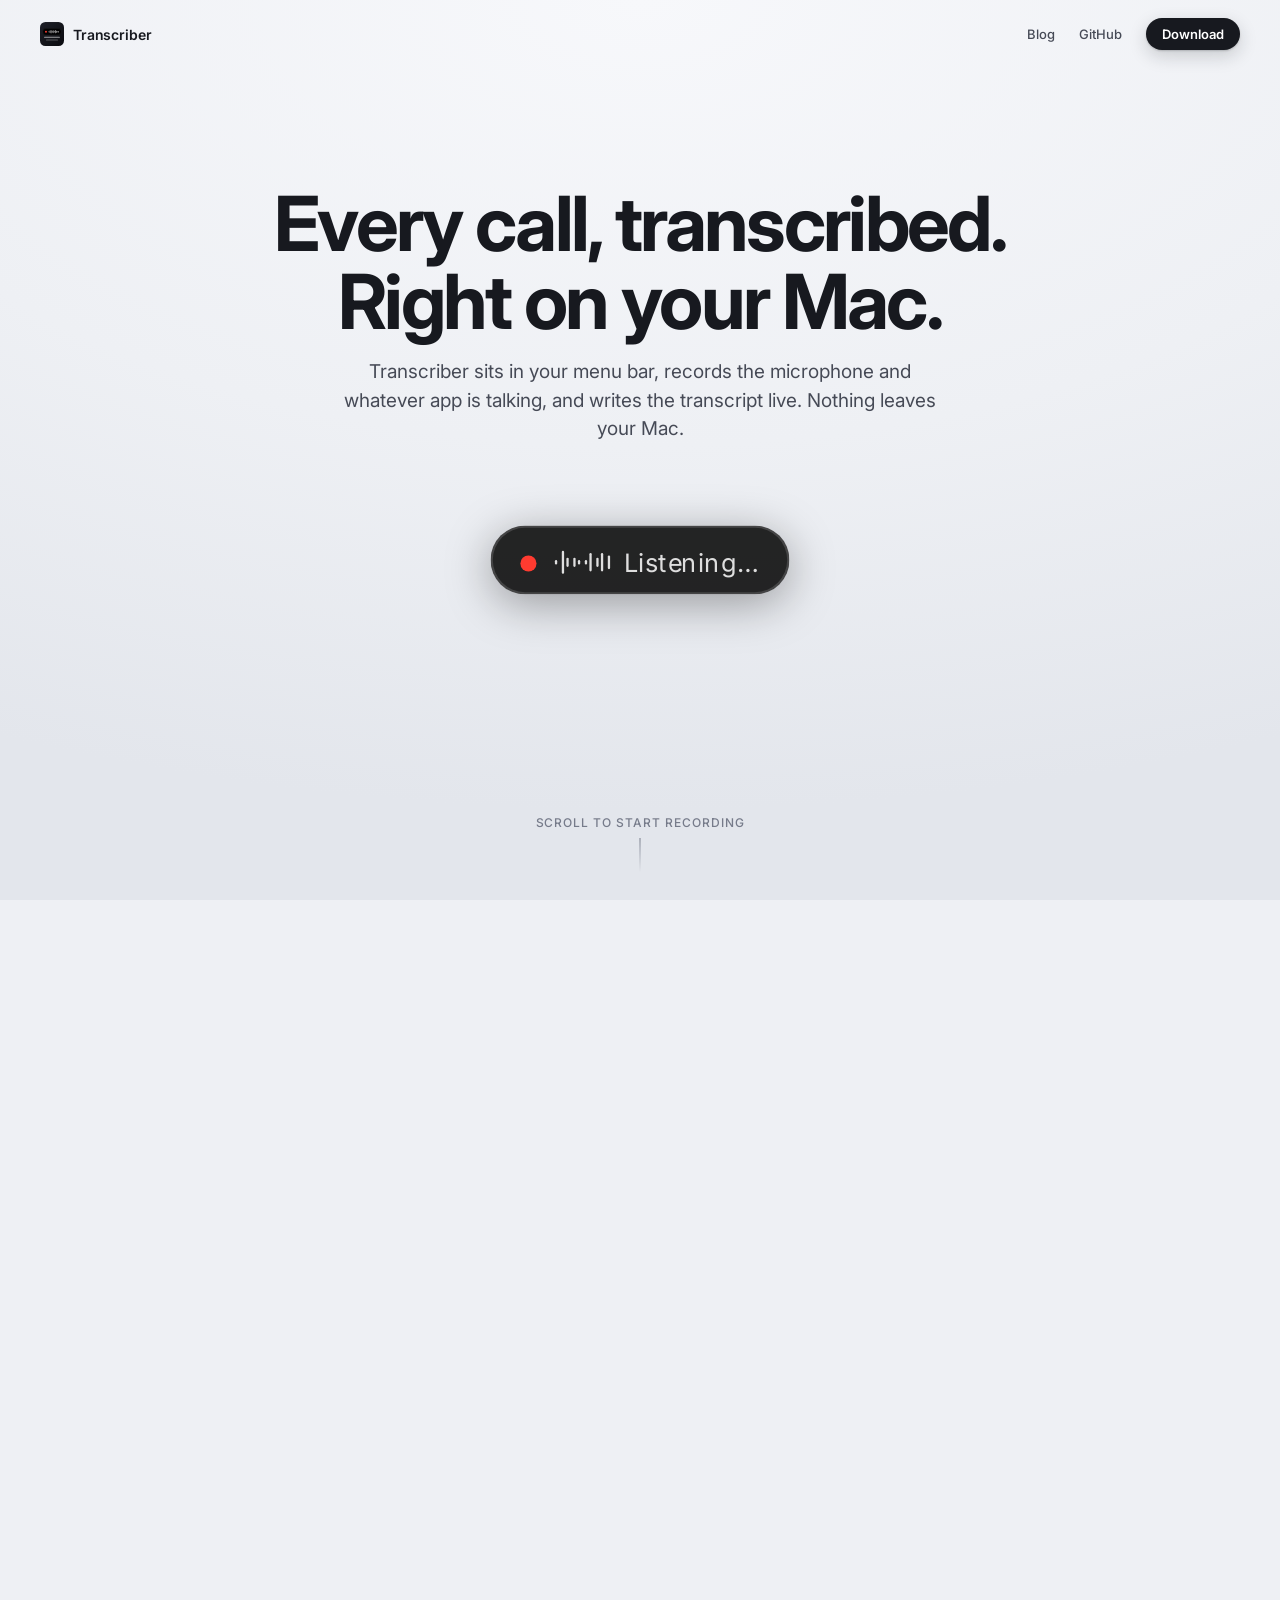
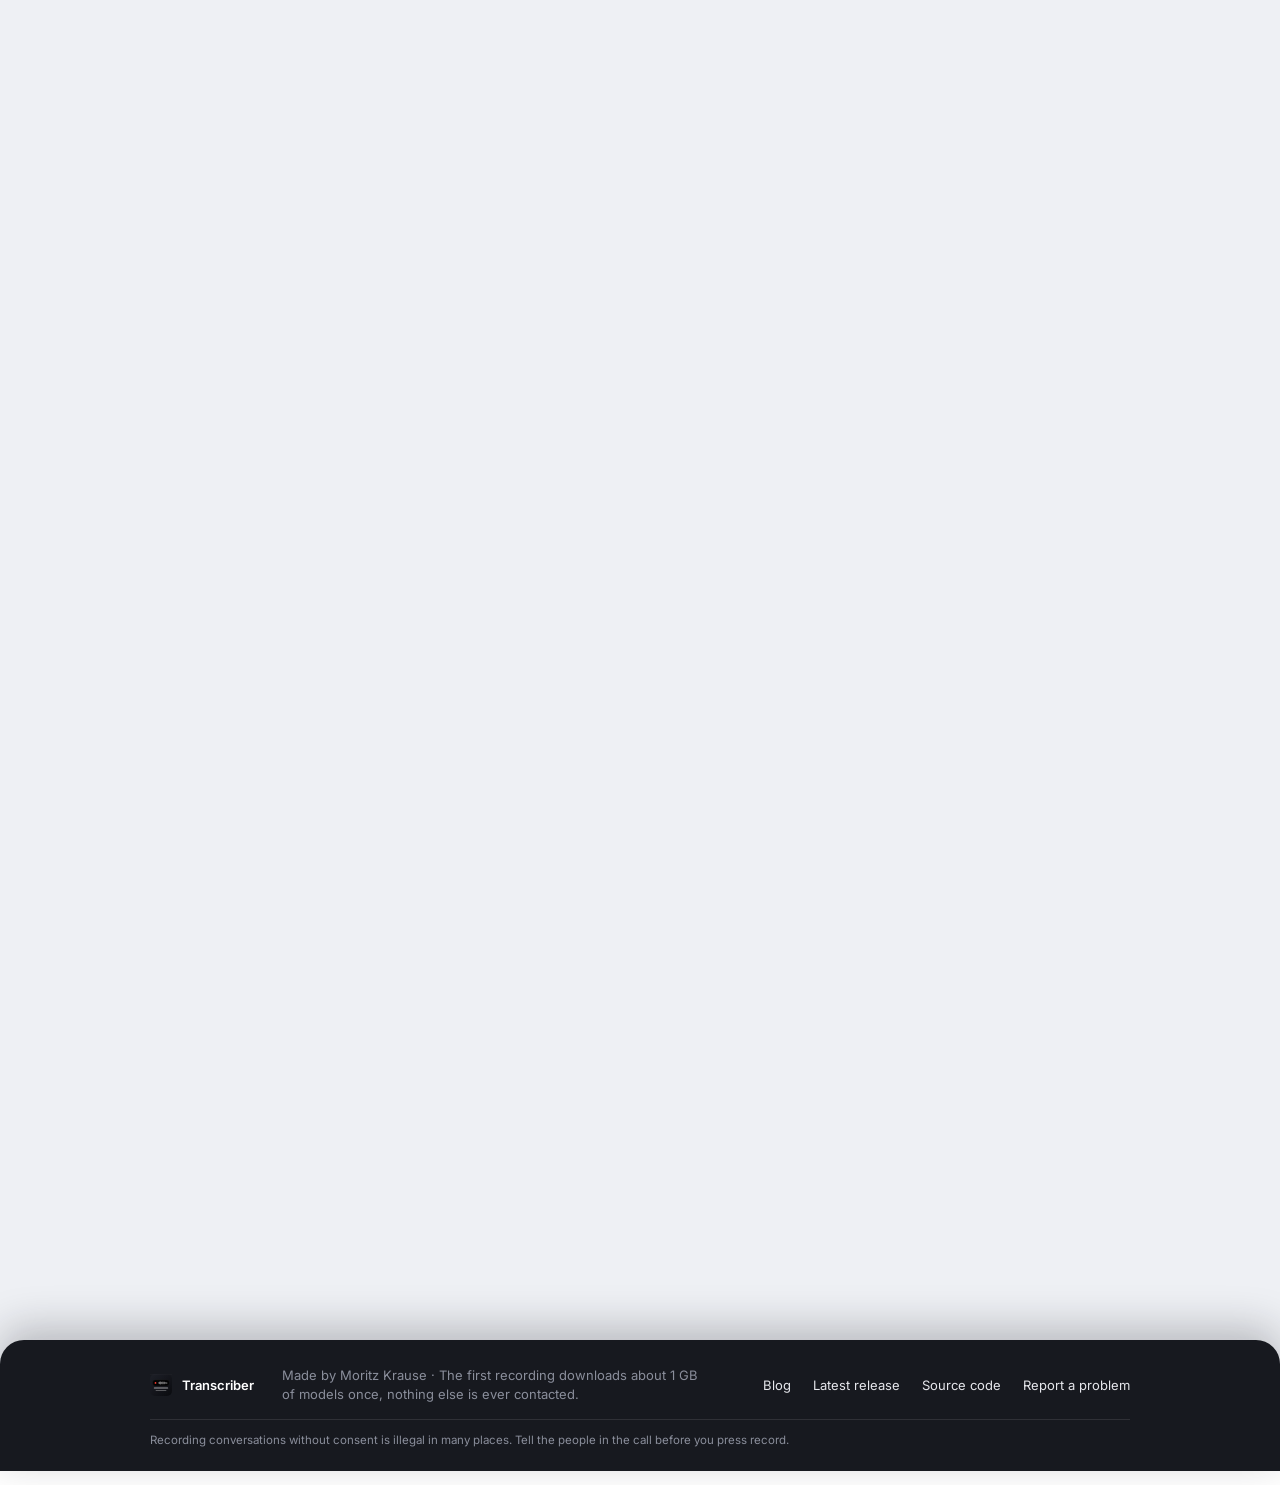
==== website/index.html @ e34f2816 "Add website: scroll-driven landing page, static blog with Slack approval flow - website/index.html: " ====
<!doctype html>
<html lang="en">
<head>
<meta charset="utf-8">
<meta name="viewport" content="width=device-width, initial-scale=1">
<title>Transcriber</title>
<meta name="description" content="Transcriber records your calls from any app and writes a live transcript, entirely on your Mac.">
<link rel="preconnect" href="https://fonts.googleapis.com">
<link rel="stylesheet" href="https://fonts.googleapis.com/css2?family=Inter:wght@400;500;600;700&display=swap">
<style>
  :root {
    --bg: #eef0f4; --bg2: #e3e6ec;
    --ink: #17191f; --ink2: #464a56; --muted: #767b8a; --faint: #a9aeba;
    --ui: -apple-system, BlinkMacSystemFont, 'Inter', 'Segoe UI', Helvetica, Arial, sans-serif;
  }
  * { box-sizing: border-box; }
  html { overflow-x: clip; scroll-behavior: auto;
         background: linear-gradient(to bottom, var(--bg) 0%, var(--bg) 50%, var(--ink) 50%, var(--ink) 100%) fixed; }
  body { margin: 0; background: var(--bg); color: var(--ink); font-family: var(--ui);
         -webkit-font-smoothing: antialiased; overflow-x: clip; }
  a { color: inherit; text-decoration: none; }
  a:focus-visible, button:focus-visible { outline: 2px solid var(--ink); outline-offset: 3px; border-radius: 4px; }

  /* ---------- nav ---------- */
  nav { position: fixed; top: 0; left: 0; right: 0; z-index: 40; display: flex; align-items: center; gap: 24px;
        padding: 18px 40px; pointer-events: none; }
  nav > * { pointer-events: auto; }
  nav .spacer { flex-grow: 1; pointer-events: none; }
  .wordmark { display: flex; align-items: center; gap: 9px; font-size: 14px; font-weight: 600; letter-spacing: -0.01em; }
  .wordmark svg { width: 24px; height: 24px; }
  nav a.navlink { font-size: 13px; font-weight: 500; color: var(--ink2); }
  nav a.navlink:hover { color: var(--ink); }
  .btn { display: inline-flex; align-items: center; justify-content: center; border-radius: 999px; border: 0; cursor: pointer;
         background: var(--ink); color: #fff; font-family: var(--ui); font-weight: 600; white-space: nowrap;
         box-shadow: 0 1px 2px rgba(0,0,0,0.18), 0 6px 18px rgba(23,25,31,0.18); transition: transform .15s ease, box-shadow .15s ease; }
  .btn:hover { transform: translateY(-1px); box-shadow: 0 2px 4px rgba(0,0,0,0.18), 0 10px 26px rgba(23,25,31,0.22); }
  .btn:active { transform: translateY(0); }
  .btn.sm { padding: 8px 16px; font-size: 13px; }
  .btn.lg { padding: 15px 34px; font-size: 16px; gap: 10px; }
  @media (max-width: 640px) { nav { padding: 14px 18px; gap: 16px; } nav a.navlink { display: none; } }

  /* ---------- scene ---------- */
  .scene { position: relative; }
  .pin { position: sticky; top: 0; height: 100vh; height: 100svh; overflow: hidden;
         background: radial-gradient(120% 90% at 50% 0%, #f7f8fb 0%, var(--bg) 55%, var(--bg2) 100%); }
  #stage { position: absolute; inset: 0; }

  /* ---------- hero ---------- */
  #hero { position: absolute; left: 50%; bottom: calc(50% + 6px); transform: translateX(-50%); width: min(920px, 92vw);
          text-align: center; will-change: transform, opacity; }
  #hero h1 { margin: 0 0 18px; font-size: clamp(34px, 6vw, 76px); line-height: 1.02; letter-spacing: -0.035em; font-weight: 700; }
  #hero p { margin: 0 auto; max-width: 620px; font-size: clamp(15px, 1.5vw, 19px); line-height: 1.5; color: var(--ink2); }
  #hint { position: absolute; left: 50%; bottom: 28px; transform: translateX(-50%); display: flex; flex-direction: column; align-items: center; gap: 8px;
          font-size: 12px; font-weight: 500; letter-spacing: 0.08em; text-transform: uppercase; color: var(--muted); }
  #hint span.line { width: 1px; height: 34px; background: linear-gradient(var(--muted), transparent); }

  /* ---------- the floating bar, in the app's own pixels (scaled as a whole) ---------- */
  #barWrap { position: absolute; left: 50%; top: 50%; width: 0; height: 0; will-change: transform; }
  #bar { position: absolute; background: rgba(0,0,0,0.85); border: 1px solid rgba(255,255,255,0.15); border-radius: 999px;
         box-shadow: 0 4px 20px rgba(0,0,0,0.35); font-size: 11px; color: #fff; font-family: var(--ui); will-change: width, height; z-index: 2; overflow: hidden; }
  #bar .abs { position: absolute; }
  #dot { background: #ff3b30; border-radius: 50%; }
  #dot.icon { background: #ff3b30; }
  #wave { }
  #wave i { position: absolute; background: rgba(255,255,255,0.85); border-radius: 1px; }
  #text { left: 57px; top: 8px; width: 340px; overflow: hidden; }
  #flow { position: absolute; left: 0; top: 0; width: 340px; display: flex; flex-wrap: wrap; column-gap: 3.5px; row-gap: 0; }
  #flow span { display: none; line-height: 14px; height: 14px; white-space: nowrap; }
  #flow span.on { display: block; }
  #flow span.sp { font-weight: 600; }
  #flow span.me { color: #5ac8f5; }
  #flow span.them { color: #ff9f0a; }
  .msg { left: 57px; top: 8px; height: 14px; line-height: 14px; white-space: nowrap; color: rgba(255,255,255,0.85); opacity: 0; }
  .grp { left: 65px; top: 0; height: 58px; display: flex; align-items: center; gap: 8px; opacity: 0; }
  #confirm { width: 393px; }   /* 470 − 65 − 12: laid out once, never squeezed while the bar morphs */
  #title { width: 563px; }     /* 640 − 65 − 12 */
  .grp .lead { margin-left: 4px; display: flex; flex-direction: column; gap: 2px; white-space: nowrap; }
  .grp .lead b { font-size: 12px; font-weight: 600; line-height: 14px; }
  .grp .lead small { font-size: 10.5px; line-height: 12px; color: rgba(255,255,255,0.7); }
  .grp .sp { flex-grow: 1; min-width: 12px; }
  .pb { display: inline-flex; align-items: center; height: 26px; padding: 0 12px; border-radius: 13px; font-size: 11px; font-weight: 600;
        white-space: nowrap; background: rgba(255,255,255,0.14); color: #fff; }
  .pb.prom { background: #fff; color: #000; }
  .btns { display: flex; gap: 6px; flex-shrink: 0; }
  #field { flex: 1 1 auto; min-width: 60px; margin-left: 4px; height: 26px; border-radius: 13px; padding: 0 12px; display: flex; align-items: center;
           background: rgba(255,255,255,0.12); border: 1px solid rgba(255,255,255,0.15); font-size: 12px; position: relative; overflow: hidden; }
  #field .ph { position: absolute; left: 12px; color: rgba(255,255,255,0.45); white-space: nowrap; }
  #field .val { white-space: nowrap; }
  #field .caret { width: 1px; height: 14px; background: #fff; margin-left: 1px; }

  /* the app icon, in the same coordinate space; the bar itself plays the icon's pill */
  #icon { position: absolute; z-index: 1; opacity: 0; will-change: transform, opacity; }
  #icon .shadow { position: absolute; inset: 0; border-radius: 22.37%; box-shadow: 0 14px 40px rgba(0,0,0,0.35); }
  #icon svg { position: relative; display: block; width: 100%; height: 100%; }

  /* ---------- captions ---------- */
  .cap { position: absolute; left: 50%; top: calc(50% + 116px); transform: translateX(-50%); width: min(600px, 88vw); text-align: center;
         font-size: clamp(15px, 1.5vw, 19px); line-height: 1.5; color: var(--muted); opacity: 0; will-change: transform, opacity; }
  .cap b { color: var(--ink); font-weight: 600; }
  .cap kbd { font-family: var(--ui); font-size: 0.85em; padding: 1px 6px; border-radius: 5px; background: #fff; color: var(--ink2);
             box-shadow: 0 1px 0 rgba(0,0,0,0.15), 0 0 0 1px rgba(0,0,0,0.06); }

  /* ---------- finale ---------- */
  #final { position: absolute; left: 50%; top: calc(50% + 92px); transform: translateX(-50%); display: flex; flex-direction: column; align-items: center;
           gap: 16px; opacity: 0; text-align: center; will-change: transform, opacity; }
  #final .name { font-size: 15px; font-weight: 600; letter-spacing: -0.01em; }
  #final .meta { font-size: 12.5px; line-height: 1.6; color: var(--muted); max-width: min(520px, 88vw); }
  #final .meta a { color: var(--ink2); border-bottom: 1px solid var(--faint); }

  /* ---------- footer ---------- */
  footer { position: absolute; left: 0; right: 0; bottom: 0; z-index: 3; background: var(--ink); color: #b7bac4; padding: 26px 40px 22px;
           border-radius: 24px 24px 0 0; box-shadow: 0 -12px 40px rgba(23,25,31,0.25); }
  footer .in { max-width: 980px; margin: 0 auto; display: flex; align-items: center; gap: 28px; font-size: 13px; line-height: 1.5; }
  footer .brand { display: flex; align-items: center; gap: 10px; color: #fff; font-weight: 600; white-space: nowrap; }
  footer .brand svg { width: 22px; height: 22px; }
  footer .tag { color: #8a8e9b; }
  footer .spacer { flex-grow: 1; }
  footer .links { display: flex; gap: 22px; white-space: nowrap; }
  footer a { color: #e6e7ec; }
  footer a:hover { color: #fff; }
  footer .legal { max-width: 980px; margin: 14px auto 0; padding-top: 12px; border-top: 1px solid rgba(255,255,255,0.1); font-size: 11.5px; line-height: 1.5; color: #8a8e9b; }
  @media (max-width: 720px) { footer { padding: 22px 22px 18px; } footer .in { flex-wrap: wrap; gap: 12px 18px; } footer .tag { display: none; } footer .links { gap: 16px; } }

  @media (prefers-reduced-motion: reduce) { .btn { transition: none; } }
</style>
</head>
<body>

<svg width="0" height="0" style="position:absolute">
  <defs>
    <linearGradient id="gFace" x1="0" y1="0" x2="1" y2="1"><stop offset="0" stop-color="#1e2028"/><stop offset="1" stop-color="#0a0b0f"/></linearGradient>
    <filter id="fBlur" x="-20%" y="-200%" width="140%" height="500%"><feGaussianBlur stdDeviation="2"/></filter>
    <symbol id="appicon" viewBox="0 0 200 200">
      <rect x="0" y="0" width="200" height="200" rx="44.74" fill="url(#gFace)"/>
      <rect x="0" y="0" width="200" height="1.5" fill="rgba(255,255,255,0.12)"/>
      <rect x="22" y="53" width="156" height="56" rx="28" fill="rgba(0,0,0,0.92)"/>
      <rect x="23" y="54" width="154" height="54" rx="27" fill="none" stroke="rgba(255,255,255,0.2)" stroke-width="2"/>
      <circle cx="50" cy="81" r="8" fill="#ff3b30"/>
      <g fill="rgba(255,255,255,0.9)">
        <rect x="72" y="76.8" width="4.8" height="8.4" rx="2.4"/><rect x="80.8" y="71.2" width="4.8" height="19.6" rx="2.4"/>
        <rect x="89.6" y="67" width="4.8" height="28" rx="2.4"/><rect x="98.4" y="73.3" width="4.8" height="15.4" rx="2.4"/>
        <rect x="107.2" y="69.1" width="4.8" height="23.8" rx="2.4"/><rect x="116" y="75.4" width="4.8" height="11.2" rx="2.4"/>
        <rect x="124.8" y="67.7" width="4.8" height="26.6" rx="2.4"/><rect x="133.6" y="72.6" width="4.8" height="16.8" rx="2.4"/>
        <rect x="142.4" y="76.1" width="4.8" height="9.8" rx="2.4"/><rect x="151.2" y="74" width="4.8" height="14" rx="2.4"/>
      </g>
      <rect x="34" y="123" width="132" height="9" rx="4.5" fill="rgba(255,255,255,0.6)"/>
      <rect x="50" y="146" width="100" height="9" rx="4.5" fill="rgba(255,255,255,0.3)" filter="url(#fBlur)"/>
    </symbol>
  </defs>
</svg>

<nav>
  <a class="wordmark" href="#"><svg><use href="#appicon"/></svg>Transcriber</a>
  <span class="spacer"></span>
  <a class="navlink" href="blog/">Blog</a>
  <a class="navlink" href="https://github.com/moritzjkr/Transcriber">GitHub</a>
  <a class="btn sm" id="navDl" href="https://github.com/moritzjkr/Transcriber/releases/latest">Download</a>
</nav>

<section class="scene" id="scene" data-len="760" aria-label="Transcriber">
  <div class="pin">
    <div id="stage">

      <div id="hero">
        <h1>Every call, transcribed.<br>Right on your Mac.</h1>
        <p>Transcriber sits in your menu bar, records the microphone and whatever app is talking, and writes the transcript live. Nothing leaves your Mac.</p>
      </div>
      <div id="hint"><span>Scroll to start recording</span><span class="line"></span></div>

      <div id="barWrap">
        <div id="icon">
          <div class="shadow"></div>
          <svg viewBox="0 0 200 200" aria-hidden="true">
            <rect id="iFace" x="0" y="0" width="200" height="200" rx="44.74" fill="url(#gFace)"/>
            <rect id="iHi" x="0" y="0" width="200" height="1.5" fill="rgba(255,255,255,0.12)"/>
            <rect id="iL1" x="34" y="123" width="132" height="9" rx="4.5" fill="rgba(255,255,255,0.6)"/>
            <rect id="iL2" x="50" y="146" width="100" height="9" rx="4.5" fill="rgba(255,255,255,0.3)" filter="url(#fBlur)"/>
          </svg>
        </div>
        <div id="bar" role="img" aria-label="Transcriber's floating bar showing a live transcript">
          <div id="dot" class="abs"></div>
          <div id="wave" class="abs"><i></i><i></i><i></i><i></i><i></i><i></i><i></i><i></i><i></i><i></i></div>
          <div id="text" class="abs"><div id="flow"></div></div>
          <div id="msgListen" class="abs msg">Listening…</div>
          <div id="msgFinish" class="abs msg">Finishing transcription…</div>
          <div id="msgSpk" class="abs msg">Identifying speakers… <span id="pct">0</span>%</div>
          <div id="confirm" class="abs grp">
            <div class="lead"><b>Stop recording?</b><small>The transcript will be finished and saved.</small></div>
            <span class="sp"></span>
            <div class="btns"><span class="pb">Cancel</span><span class="pb prom" id="btnStop">Stop &amp; Save</span></div>
          </div>
          <div id="title" class="abs grp">
            <div id="field"><span class="ph">Name this recording (optional)</span><span class="val" id="tval"></span><span class="caret" id="tcaret"></span></div>
            <div class="btns"><span class="pb">Skip</span><span class="pb">Save &amp; Open in Claude</span><span class="pb prom" id="btnSave">Save</span></div>
          </div>
        </div>
      </div>

      <p class="cap" id="c1"><b>Any app.</b> Zoom, Teams, Meet, FaceTime, WhatsApp, a browser tab. Microphone and system audio, both channels.</p>
      <p class="cap" id="c2"><b>Speakers, live.</b> You on one channel, the other side on the other. Words settle as soon as they are sure.</p>
      <p class="cap" id="c3"><b>Offline.</b> Parakeet runs on the Neural Engine of your Mac. No account, no upload, no cloud.</p>
      <p class="cap" id="c4"><b>Written as you talk.</b> Markdown, JSON and SRT land on disk segment by segment. A crash loses nothing.</p>
      <p class="cap" id="c5"><b>Click the dot again</b> or press <kbd>⌃⌥⌘R</kbd> to stop.</p>
      <p class="cap" id="c6"><b>Remote voices told apart</b> after the call, and an echo gate keeps your mic from hearing the call twice.</p>
      <p class="cap" id="c7"><b>Name it,</b> or hand it straight to Claude, ChatGPT or any app with the prompt ready.</p>

      <div id="final">
        <a class="btn lg" id="dlBtn" href="https://github.com/moritzjkr/Transcriber/releases/latest">
          <svg width="16" height="16" viewBox="0 0 16 16" aria-hidden="true"><path d="M8 2v8M4.5 6.5 8 10l3.5-3.5M3 13h10" stroke="#fff" stroke-width="1.8" fill="none" stroke-linecap="round" stroke-linejoin="round"/></svg>
          Download for macOS
        </a>
        <div class="meta">Free and open source · macOS 14.2 or newer · Apple Silicon<br><a href="https://github.com/moritzjkr/Transcriber">Source on GitHub</a></div>
      </div>

    </div>
  </div>

<footer>
  <div class="in">
    <span class="brand"><svg><use href="#appicon"/></svg>Transcriber</span>
    <span class="tag">Made by Moritz Krause · The first recording downloads about 1 GB of models once, nothing else is ever contacted.</span>
    <span class="spacer"></span>
    <span class="links">
      <a href="blog/">Blog</a>
      <a href="https://github.com/moritzjkr/Transcriber/releases/latest">Latest release</a>
      <a href="https://github.com/moritzjkr/Transcriber">Source code</a>
      <a href="https://github.com/moritzjkr/Transcriber/issues">Report a problem</a>
    </span>
  </div>
  <div class="legal">Recording conversations without consent is illegal in many places. Tell the people in the call before you press record.</div>
</footer>
</section>

<script>
(function () {
  'use strict';
  var $ = function (id) { return document.getElementById(id); };
  var clamp01 = function (v) { return v < 0 ? 0 : v > 1 ? 1 : v; };
  var seg = function (p, a, b) { return clamp01((p - a) / (b - a)); };
  var eo = function (t) { return 1 - Math.pow(1 - t, 3); };
  var ei = function (t) { return t < 0.5 ? 4 * t * t * t : 1 - Math.pow(-2 * t + 2, 3) / 2; };
  var lerp = function (a, b, t) { return a + (b - a) * t; };
  var tw = function (p, a, b, from, to) { return lerp(from, to, ei(seg(p, a, b))); };
  var win = function (p, a, b, c, d) { return seg(p, a, b) * (1 - seg(p, c, d)); };
  var reduced = window.matchMedia('(prefers-reduced-motion: reduce)').matches;

  /* ---------- the sample call ---------- */
  var ME = 'You', THEM = 'Lena';
  var SCRIPT = [
    [ME,   'Okay, so the launch moves to Thursday.'],
    [THEM, 'Fine by me. Can you send the deck before noon?'],
    [ME,   'Sure. I’ll add the pricing slide we talked about.'],
    [THEM, 'Perfect. And let’s loop in Jonas for the demo.'],
    [ME,   'Will do. Anything else?'],
    [THEM, 'No, that’s it. Thanks!']
  ];
  var T0 = 0.085, T1 = 0.405, PAUSE = 0.6;   /* a turn change costs PAUSE words of time */
  var tokens = [], flow = $('flow');
  (function build() {
    var units = 0;
    SCRIPT.forEach(function (s, i) { units += s[1].split(' ').length + 1 + (i ? PAUSE : 0); });
    var per = (T1 - T0) / units, t = T0;
    SCRIPT.forEach(function (s, i) {
      if (i) t += PAUSE * per;
      var words = s[1].split(' ');
      var end = t + (words.length + 1) * per;
      var name = document.createElement('span');
      name.className = 'sp ' + (s[0] === ME ? 'me' : 'them'); name.textContent = s[0] + ':';
      flow.appendChild(name);
      tokens.push({ el: name, a: t, settle: t, sp: true });
      t += per;
      words.forEach(function (w) {
        var el = document.createElement('span'); el.textContent = w; flow.appendChild(el);
        tokens.push({ el: el, a: t, settle: end + 0.006, sp: false });
        t += per;
      });
      t = end;
    });
  })();
  /* wrap metrics for every prefix of the transcript (lines → bar height, inner scroll) */
  var linesAt = [1];
  function measureFlow() {
    tokens.forEach(function (tk) { tk.el.className = tk.el.className.replace(' on', ''); });
    linesAt = [1];
    for (var k = 0; k < tokens.length; k++) {
      tokens[k].el.className += ' on';
      linesAt.push(Math.max(1, Math.round(flow.offsetHeight / 14)));
    }
  }
  var shownCount = -1;
  function showCount(k) {
    if (k === shownCount) return;
    shownCount = k;
    for (var i = 0; i < tokens.length; i++) {
      var on = i < k, has = tokens[i].el.className.indexOf(' on') >= 0;
      if (on !== has) tokens[i].el.className = on ? tokens[i].el.className + ' on' : tokens[i].el.className.replace(' on', '');
    }
  }

  /* ---------- measuring the compact pills (font metrics) ---------- */
  var meas = document.createElement('span');
  meas.style.cssText = 'position:absolute; visibility:hidden; white-space:nowrap; font: 11px ' + getComputedStyle(document.body).fontFamily + ';';
  document.body.appendChild(meas);
  var msgW = function (s) { meas.textContent = s; return 12 + 45 + Math.ceil(meas.getBoundingClientRect().width) + 14; };
  var wListen = 126, wFinish = 200, wSpk = 210;
  function measureMsgs() {
    wListen = msgW('Listening…'); wFinish = msgW('Finishing transcription…'); wSpk = msgW('Identifying speakers… 99%');
  }

  /* ---------- elements ---------- */
  var E = {
    hero: $('hero'), hint: $('hint'), wrap: $('barWrap'), bar: $('bar'), dot: $('dot'), wave: $('wave'),
    bars: Array.prototype.slice.call($('wave').children), text: $('text'), flow: flow,
    mListen: $('msgListen'), mFinish: $('msgFinish'), mSpk: $('msgSpk'), pct: $('pct'),
    confirm: $('confirm'), btnStop: $('btnStop'), title: $('title'), field: $('field'), tval: $('tval'), tcaret: $('tcaret'), btnSave: $('btnSave'),
    icon: $('icon'), iFace: $('iFace'), iHi: $('iHi'), iL1: $('iL1'), iL2: $('iL2'),
    caps: [$('c1'), $('c2'), $('c3'), $('c4'), $('c5'), $('c6'), $('c7')], fin: $('final'), navDl: $('navDl')
  };
  var CAPT = [[0.10, 0.18], [0.19, 0.27], [0.28, 0.36], [0.37, 0.42], [0.445, 0.52], [0.545, 0.635], [0.665, 0.78]];
  var TITLE = 'Launch sync with Lena';
  var ICON_LEVELS = [0.3, 0.7, 1, 0.55, 0.85, 0.4, 0.95, 0.6, 0.35, 0.5];
  var C = 420 / 156;                    /* icon units → bar pixels: the icon's pill is exactly one bar wide */
  var S_END = 0.5;                      /* final icon scale (200·C·0.5 ≈ 269 px) */
  var vw = innerWidth, vh = innerHeight, S0 = 2.3, S1 = 2.3, S2 = 2.3;

  function layoutIcon() {
    E.icon.style.width = E.icon.style.height = (200 * C) + 'px';
    E.icon.style.left = (-100 * C) + 'px';
    E.icon.style.top = (-81 * C) + 'px';
  }

  /* ---------- the one update: everything is a function of p ---------- */
  var lastPct = -1;
  function update(p) {
    /* hero */
    var hx = seg(p, 0.015, 0.075);
    E.hero.style.opacity = 1 - hx;
    E.hero.style.transform = 'translateX(-50%) translateY(' + (-eo(hx) * 90) + 'px)';
    E.hint.style.opacity = 1 - seg(p, 0.005, 0.04);

    /* transcript state */
    var k = 0;
    while (k < tokens.length && tokens[k].a <= p) k++;
    var tk = k ? tokens[k - 1] : null;
    var e = tk ? eo(seg(p, tk.a, tk.a + 0.008)) : 0;
    var nPrev = Math.min(3, linesAt[Math.max(0, k - 1)]), nNow = Math.min(3, linesAt[k]);
    var offPrev = Math.max(0, linesAt[Math.max(0, k - 1)] - 3) * 14, offNow = Math.max(0, linesAt[k] - 3) * 14;
    var n = lerp(nPrev, nNow, e), off = lerp(offPrev, offNow, e);

    /* geometry (native app pixels) */
    var W = wListen;
    W = tw(p, 0.04, 0.09, W, 420); W = tw(p, 0.42, 0.47, W, 470); W = tw(p, 0.52, 0.57, W, wFinish);
    W = tw(p, 0.575, 0.60, W, wSpk); W = tw(p, 0.64, 0.69, W, 640); W = tw(p, 0.80, 0.93, W, 156 * C);
    var H = 16 + 14 * n;
    H = tw(p, 0.42, 0.47, H, 58); H = tw(p, 0.52, 0.57, H, 30); H = tw(p, 0.64, 0.69, H, 58); H = tw(p, 0.80, 0.93, H, 56 * C);
    var padL = 12;
    padL = tw(p, 0.42, 0.47, padL, 20); padL = tw(p, 0.52, 0.57, padL, 12); padL = tw(p, 0.64, 0.69, padL, 20);
    var m = ei(seg(p, 0.80, 0.93));              /* title prompt → icon pill, in one move */
    padL = lerp(padL, 20 * C, m);
    var S = S0;
    S = tw(p, 0.42, 0.47, S, S1); S = tw(p, 0.52, 0.57, S, S0); S = tw(p, 0.64, 0.69, S, S2);
    var zoom = ei(seg(p, 0.80, 0.97));
    S = lerp(S, S_END, zoom);
    var barY = tw(p, 0.02, 0.10, 110, 0) + lerp(0, -104, zoom);

    E.wrap.style.transform = 'translate(0,' + barY + 'px) scale(' + S + ')';
    E.bar.style.width = W + 'px'; E.bar.style.height = H + 'px';
    E.bar.style.left = (-W / 2) + 'px'; E.bar.style.top = (-H / 2) + 'px';
    E.bar.style.borderWidth = lerp(1, 2 * C, m) + 'px';
    E.bar.style.borderColor = 'rgba(255,255,255,' + lerp(0.15, 0.2, m) + ')';
    E.bar.style.background = 'rgba(0,0,0,' + lerp(0.85, 0.92, m) + ')';
    E.bar.style.boxShadow = '0 4px 20px rgba(0,0,0,' + (0.35 * (1 - m)) + ')';

    /* dot + waveform */
    var d = lerp(7, 16 * C, m);
    E.dot.style.width = E.dot.style.height = d + 'px';
    E.dot.style.left = padL + 'px'; E.dot.style.top = ((H - d) / 2) + 'px';
    var wx = padL + d + lerp(8, 14 * C, m), bw = lerp(1, 4.8 * C, m), gap = lerp(1.5, 4 * C, m), wh = lerp(10, 28 * C, m);
    for (var i = 0; i < 10; i++) {
      var live = 0.18 + 0.82 * Math.abs(Math.sin(p * 150 + i * 1.7) * 0.6 + Math.sin(p * 67 + i * 0.9) * 0.4);
      var lv = lerp(Math.min(1, live), ICON_LEVELS[i], m);
      var bh = Math.max(lerp(2, 2 * C, m), lv * wh);
      var b = E.bars[i].style;
      b.left = (wx + i * (bw + gap)) + 'px'; b.width = bw + 'px'; b.height = bh + 'px';
      b.top = ((H - bh) / 2) + 'px'; b.borderRadius = lerp(1, bw / 2, m) + 'px';
      b.background = 'rgba(255,255,255,' + lerp(0.85, 0.9, m) + ')';
    }

    /* transcript */
    showCount(k);
    E.text.style.height = (14 * n) + 'px';
    E.flow.style.transform = 'translateY(' + (-off) + 'px)';
    var ta = win(p, 0.07, 0.09, 0.42, 0.44);
    E.text.style.opacity = ta;
    if (ta > 0) {
      for (i = 0; i < k; i++) {
        var t = tokens[i], st = t.el.style;
        var ap = eo(seg(p, t.a, t.a + 0.008));
        if (t.sp) { st.opacity = ap; st.filter = 'none'; continue; }
        var ss = eo(seg(p, t.settle, t.settle + 0.012));
        st.opacity = lerp(0.7, 1, ss) * ap;
        st.filter = ss >= 1 ? 'none' : 'blur(' + (2.2 * (1 - ss)) + 'px)';
      }
    }

    /* status messages */
    E.mListen.style.opacity = 1 - seg(p, 0.04, 0.06);
    E.mFinish.style.opacity = win(p, 0.55, 0.57, 0.575, 0.59);
    E.mSpk.style.opacity = win(p, 0.585, 0.60, 0.64, 0.655);
    var pc = Math.round(100 * seg(p, 0.595, 0.645));
    if (pc !== lastPct) { lastPct = pc; E.pct.textContent = pc; }

    /* stop confirmation */
    E.confirm.style.opacity = win(p, 0.45, 0.47, 0.52, 0.54);
    var press = win(p, 0.495, 0.505, 0.51, 0.52);
    E.btnStop.style.background = 'rgba(255,255,255,' + (1 - 0.25 * press) + ')';

    /* title prompt */
    E.title.style.opacity = win(p, 0.67, 0.69, 0.78, 0.80);
    var chars = Math.round(seg(p, 0.70, 0.75) * TITLE.length);
    var typed = TITLE.slice(0, chars);
    if (E.tval.textContent !== typed) E.tval.textContent = typed;
    E.field.firstElementChild.style.opacity = chars ? 0 : 1;
    var foc = win(p, 0.685, 0.695, 0.775, 0.78);
    E.field.style.borderColor = 'rgba(255,255,255,' + lerp(0.15, 0.35, foc) + ')';
    E.tcaret.style.opacity = foc;
    var press2 = win(p, 0.755, 0.765, 0.77, 0.78);
    E.btnSave.style.background = 'rgba(255,255,255,' + (1 - 0.25 * press2) + ')';

    /* the icon assembles behind the pill */
    var fa = eo(seg(p, 0.90, 0.95));
    E.icon.style.opacity = fa;
    E.icon.style.transform = 'scale(' + lerp(0.86, 1, fa) + ')';
    E.icon.style.transformOrigin = (100 * C) + 'px ' + (81 * C) + 'px';
    E.iL1.style.opacity = eo(seg(p, 0.93, 0.965));
    E.iL2.style.opacity = eo(seg(p, 0.95, 0.985));
    E.iL1.style.transform = 'translateY(' + ((1 - eo(seg(p, 0.93, 0.965))) * -6) + 'px)';
    E.iL2.style.transform = 'translateY(' + ((1 - eo(seg(p, 0.95, 0.985))) * -6) + 'px)';

    /* captions */
    for (i = 0; i < E.caps.length; i++) {
      var c = CAPT[i], v = win(p, c[0], c[0] + 0.02, c[1] - 0.02, c[1]);
      var y = (1 - eo(seg(p, c[0], c[0] + 0.02))) * 14 - eo(seg(p, c[1] - 0.02, c[1])) * 14;
      E.caps[i].style.opacity = v;
      E.caps[i].style.transform = 'translateX(-50%) translateY(' + y + 'px)';
    }

    /* download */
    var dt = eo(seg(p, 0.955, 1));
    E.fin.style.opacity = dt;
    E.fin.style.transform = 'translateX(-50%) translateY(' + ((1 - dt) * 22) + 'px)';
  }

  /* ---------- engine ---------- */
  var scene = $('scene'), pin = scene.querySelector('.pin'), foot = scene.querySelector('footer'), top = 0, range = 1, dirty = true, lastP = -2;
  function layout() {
    vw = innerWidth; vh = innerHeight;
    /* the pin stays stuck for the whole scene; the footer rises over it during the last footer-height of scroll */
    var len = reduced ? 0 : vh * (+scene.dataset.len) / 100;
    scene.style.height = (vh + len + foot.offsetHeight) + 'px';
    var r = scene.getBoundingClientRect();
    top = r.top + scrollY; range = Math.max(1, len);
    var fitW = vw - (vw < 640 ? 28 : 64);
    S0 = Math.min(2.3, fitW / 420, (vh * 0.42) / 58);
    S1 = Math.min(S0, fitW / 470);
    S2 = Math.min(S0, fitW / 640);
    measureMsgs(); measureFlow(); layoutIcon();
    shownCount = -1; lastP = -2; dirty = true;
  }
  var hud = null;
  if (/hud/.test(location.hash)) {
    hud = document.createElement('div');
    hud.style.cssText = 'position:fixed;left:12px;bottom:12px;z-index:99;font:12px/1.6 ui-monospace,monospace;background:rgba(16,19,26,0.85);color:#7CE38B;padding:8px 12px;border-radius:8px;pointer-events:none;';
    document.body.appendChild(hud);
  }
  function frame() {
    if (dirty) {
      dirty = false;
      var p = clamp01((scrollY - top) / range);
      if (hud) hud.textContent = 'p=' + p.toFixed(3) + '  y=' + Math.round(scrollY);
      if (p !== lastP) { lastP = p; update(p); }
    }
    requestAnimationFrame(frame);
  }
  addEventListener('scroll', function () { dirty = true; }, { passive: true });
  addEventListener('resize', layout, { passive: true });
  addEventListener('load', layout);
  document.querySelector('.wordmark').addEventListener('click', function (ev) { ev.preventDefault(); scrollTo({ top: 0, behavior: reduced ? 'auto' : 'smooth' }); });

  layout();
  var pose = location.hash.match(/pose=([\d.]+)/);
  if (document.fonts && document.fonts.ready) {
    document.fonts.ready.then(function () { layout(); if (pose) update(parseFloat(pose[1])); });
  }
  if (pose) { update(parseFloat(pose[1])); return; }
  if (reduced) { update(1); return; }
  if (/bottom/.test(location.hash)) scrollTo(0, document.documentElement.scrollHeight);
  requestAnimationFrame(frame);
})();
</script>
</body>
</html>
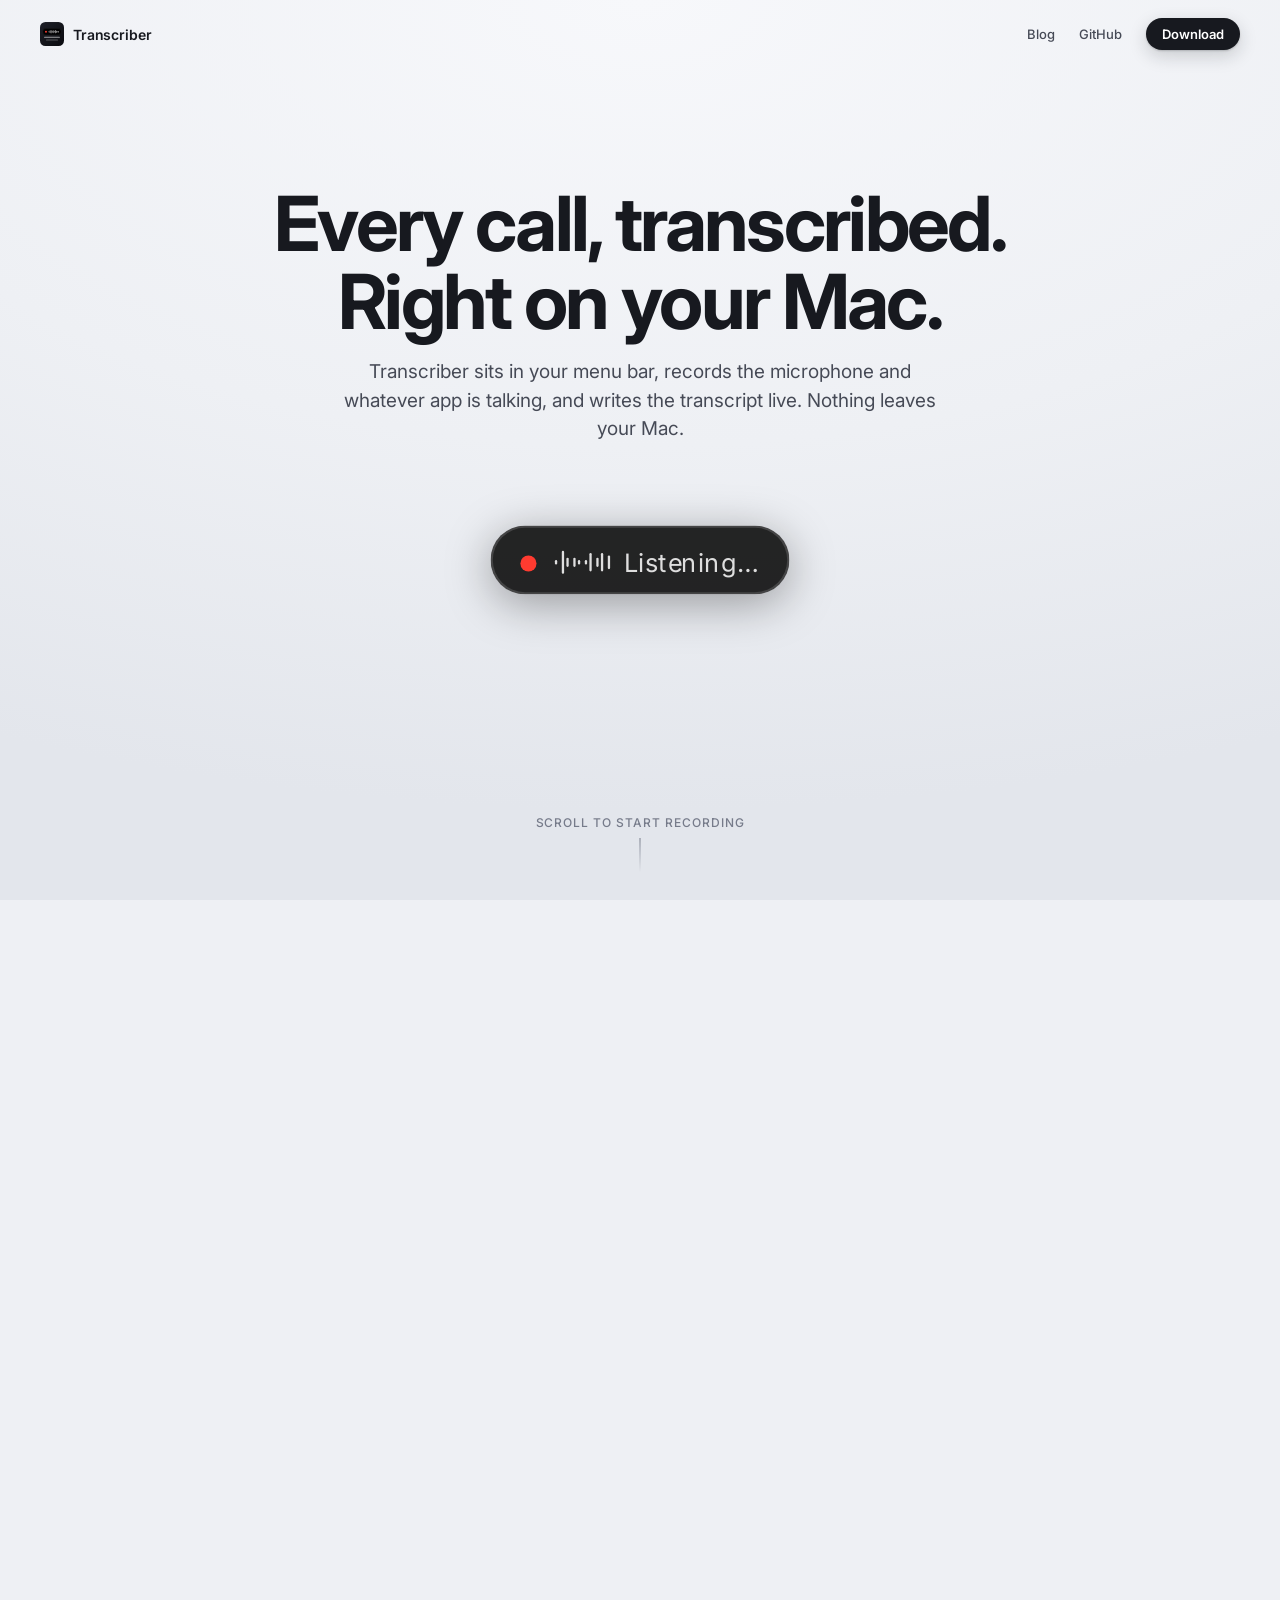
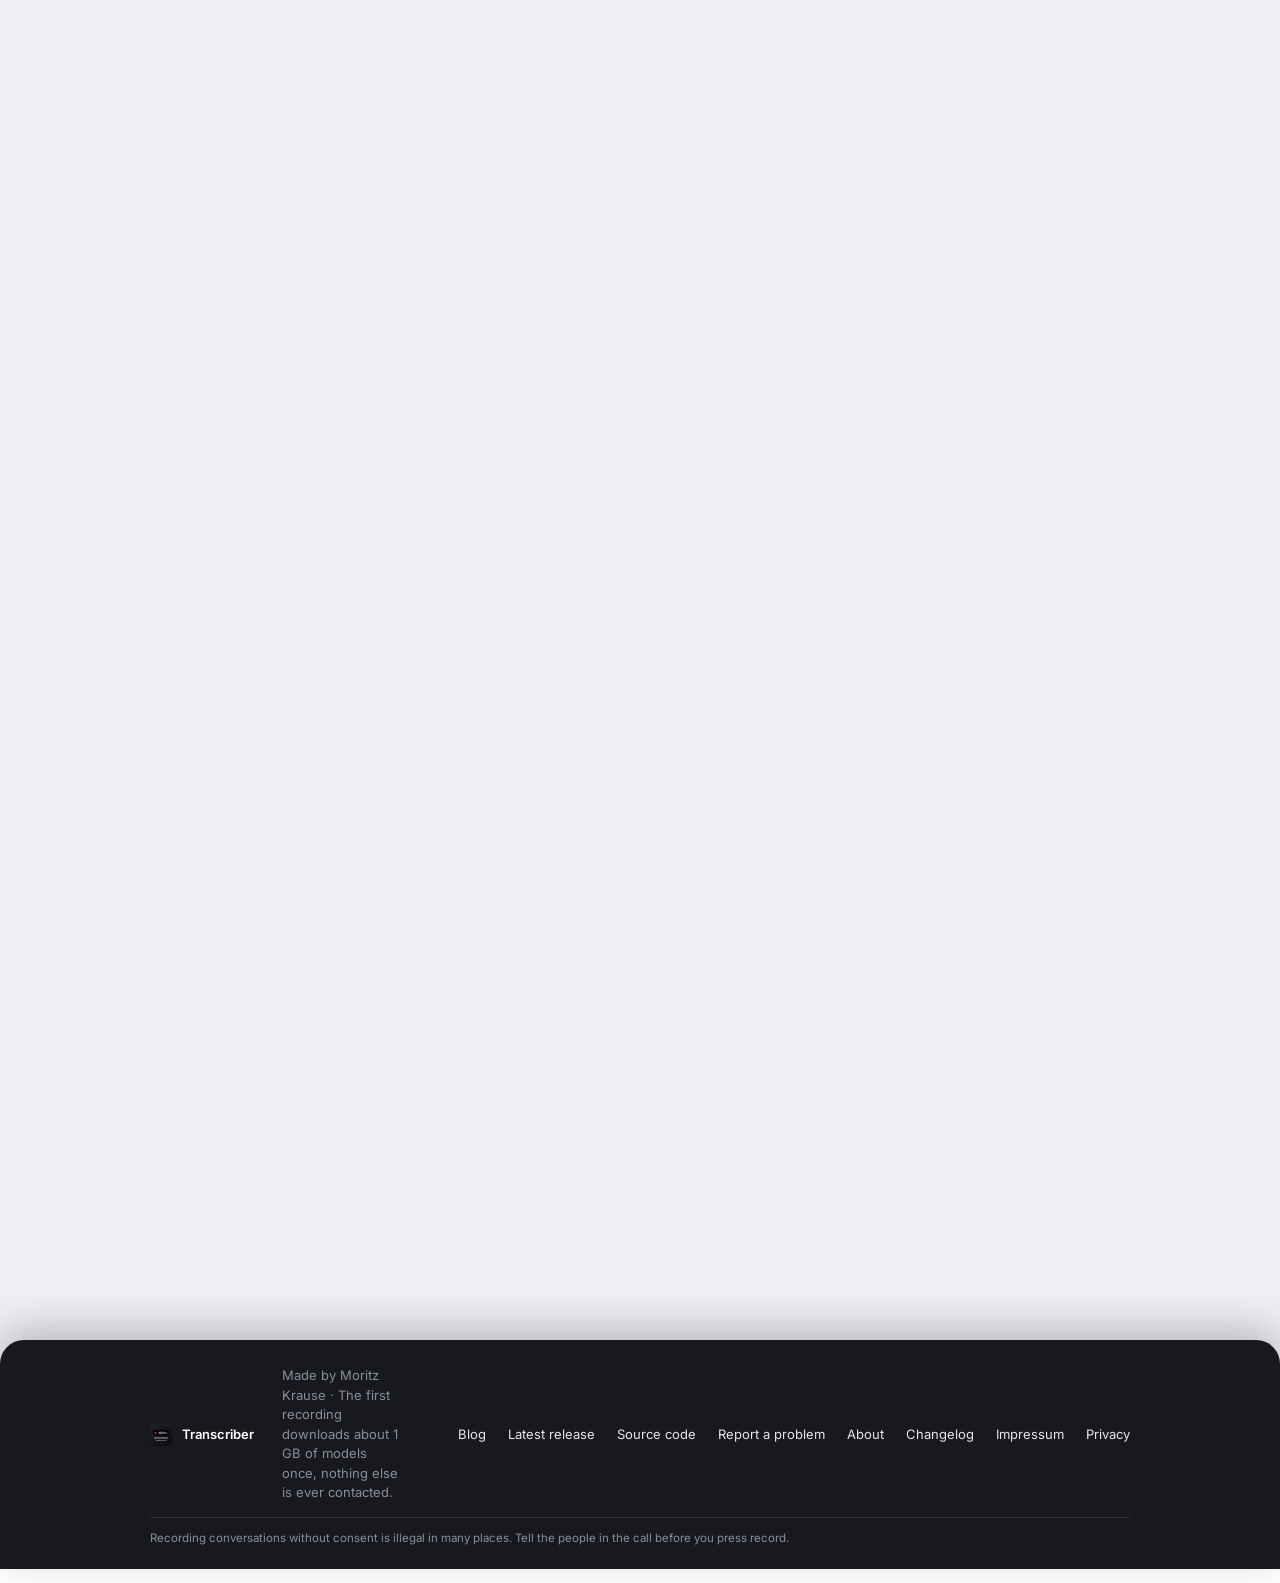
==== commit cbcfa9b6: "Site pages: about, Impressum, privacy; author link points to /about/ Co-Authored-By: Claude Fable 5." ====
--- a/website/index.html
+++ b/website/index.html
@@ -3,8 +3,48 @@
 <head>
 <meta charset="utf-8">
 <meta name="viewport" content="width=device-width, initial-scale=1">
-<title>Transcriber</title>
-<meta name="description" content="Transcriber records your calls from any app and writes a live transcript, entirely on your Mac.">
+<title>Transcriber: record and transcribe calls offline on your Mac</title>
+<meta name="description" content="Transcriber is a free menu bar app that records calls from Zoom, Teams, Meet, FaceTime or any other app and writes a live transcript on your Mac. No bot joins, no audio leaves your computer.">
+<link rel="canonical" href="https://gettranscriber.com/">
+<link rel="alternate" type="application/rss+xml" title="Transcriber Blog" href="https://gettranscriber.com/blog/feed.xml">
+<meta property="og:type" content="website">
+<meta property="og:site_name" content="Transcriber">
+<meta property="og:title" content="Transcriber: record and transcribe calls offline on your Mac">
+<meta property="og:description" content="Free menu bar app for macOS. Records both sides of a call from any app and writes the transcript on your Mac. No bot, no cloud.">
+<meta property="og:url" content="https://gettranscriber.com/">
+<meta property="og:image" content="https://gettranscriber.com/img/og.png">
+<meta property="og:image:width" content="1200">
+<meta property="og:image:height" content="675">
+<meta name="twitter:card" content="summary_large_image">
+<meta name="twitter:title" content="Transcriber: record and transcribe calls offline on your Mac">
+<meta name="twitter:description" content="Free menu bar app for macOS. Records both sides of a call from any app and writes the transcript on your Mac. No bot, no cloud.">
+<meta name="twitter:image" content="https://gettranscriber.com/img/og.png">
+<script type="application/ld+json">
+{
+  "@context": "https://schema.org",
+  "@type": "SoftwareApplication",
+  "name": "Transcriber",
+  "operatingSystem": "macOS 14.2 or newer",
+  "applicationCategory": "BusinessApplication",
+  "applicationSubCategory": "Call recording and transcription",
+  "description": "Menu bar app for macOS that records calls (microphone and system audio) from any app, transcribes them locally, separates speakers and saves the transcript live to a folder. Everything runs offline.",
+  "url": "https://gettranscriber.com/",
+  "downloadUrl": "https://gettranscriber.com/download",
+  "softwareVersion": "0.3.2",
+  "isAccessibleForFree": true,
+  "offers": { "@type": "Offer", "price": "0", "priceCurrency": "EUR" },
+  "author": { "@type": "Person", "name": "Moritz Krause", "url": "https://moritz-krause.com" },
+  "featureList": [
+    "Records microphone and system audio from Zoom, Teams, Google Meet, WhatsApp, FaceTime, browsers or any app that plays audio",
+    "Transcribes locally with FluidAudio / Parakeet, no audio leaves the Mac",
+    "Separates speakers: your microphone channel and the remote participants, with diarization",
+    "Live transcript in a floating bar during the call",
+    "Crash-safe transcript written after every segment",
+    "Exports Markdown, JSON and SRT",
+    "Hands the transcript to Claude, ChatGPT, Perplexity or any Mac app with a prompt template"
+  ]
+}
+</script>
 <link rel="preconnect" href="https://fonts.googleapis.com">
 <link rel="stylesheet" href="https://fonts.googleapis.com/css2?family=Inter:wght@400;500;600;700&display=swap">
 <style>
@@ -153,8 +193,8 @@
   <a class="wordmark" href="#"><svg><use href="#appicon"/></svg>Transcriber</a>
   <span class="spacer"></span>
   <a class="navlink" href="blog/">Blog</a>
-  <a class="navlink" href="https://github.com/moritzjkr/Transcriber">GitHub</a>
-  <a class="btn sm" id="navDl" href="https://github.com/moritzjkr/Transcriber/releases/latest">Download</a>
+  <a class="navlink" href="https://github.com/moritzjuliankrause/Transcriber">GitHub</a>
+  <a class="btn sm" id="navDl" href="/download">Download</a>
 </nav>
 
 <section class="scene" id="scene" data-len="760" aria-label="Transcriber">
@@ -205,11 +245,11 @@
       <p class="cap" id="c7"><b>Name it,</b> or hand it straight to Claude, ChatGPT or any app with the prompt ready.</p>
 
       <div id="final">
-        <a class="btn lg" id="dlBtn" href="https://github.com/moritzjkr/Transcriber/releases/latest">
+        <a class="btn lg" id="dlBtn" href="/download">
           <svg width="16" height="16" viewBox="0 0 16 16" aria-hidden="true"><path d="M8 2v8M4.5 6.5 8 10l3.5-3.5M3 13h10" stroke="#fff" stroke-width="1.8" fill="none" stroke-linecap="round" stroke-linejoin="round"/></svg>
           Download for macOS
         </a>
-        <div class="meta">Free and open source · macOS 14.2 or newer · Apple Silicon<br><a href="https://github.com/moritzjkr/Transcriber">Source on GitHub</a></div>
+        <div class="meta">Free and open source · macOS 14.2 or newer · Apple Silicon<br><a href="https://github.com/moritzjuliankrause/Transcriber">Source on GitHub</a></div>
       </div>
 
     </div>
@@ -222,9 +262,13 @@
     <span class="spacer"></span>
     <span class="links">
       <a href="blog/">Blog</a>
-      <a href="https://github.com/moritzjkr/Transcriber/releases/latest">Latest release</a>
-      <a href="https://github.com/moritzjkr/Transcriber">Source code</a>
-      <a href="https://github.com/moritzjkr/Transcriber/issues">Report a problem</a>
+      <a href="https://github.com/moritzjuliankrause/Transcriber/releases/latest">Latest release</a>
+      <a href="https://github.com/moritzjuliankrause/Transcriber">Source code</a>
+      <a href="https://github.com/moritzjuliankrause/Transcriber/issues">Report a problem</a>
+      <a href="about/">About</a>
+      <a href="changelog/">Changelog</a>
+      <a href="impressum/">Impressum</a>
+      <a href="privacy/">Privacy</a>
     </span>
   </div>
   <div class="legal">Recording conversations without consent is illegal in many places. Tell the people in the call before you press record.</div>
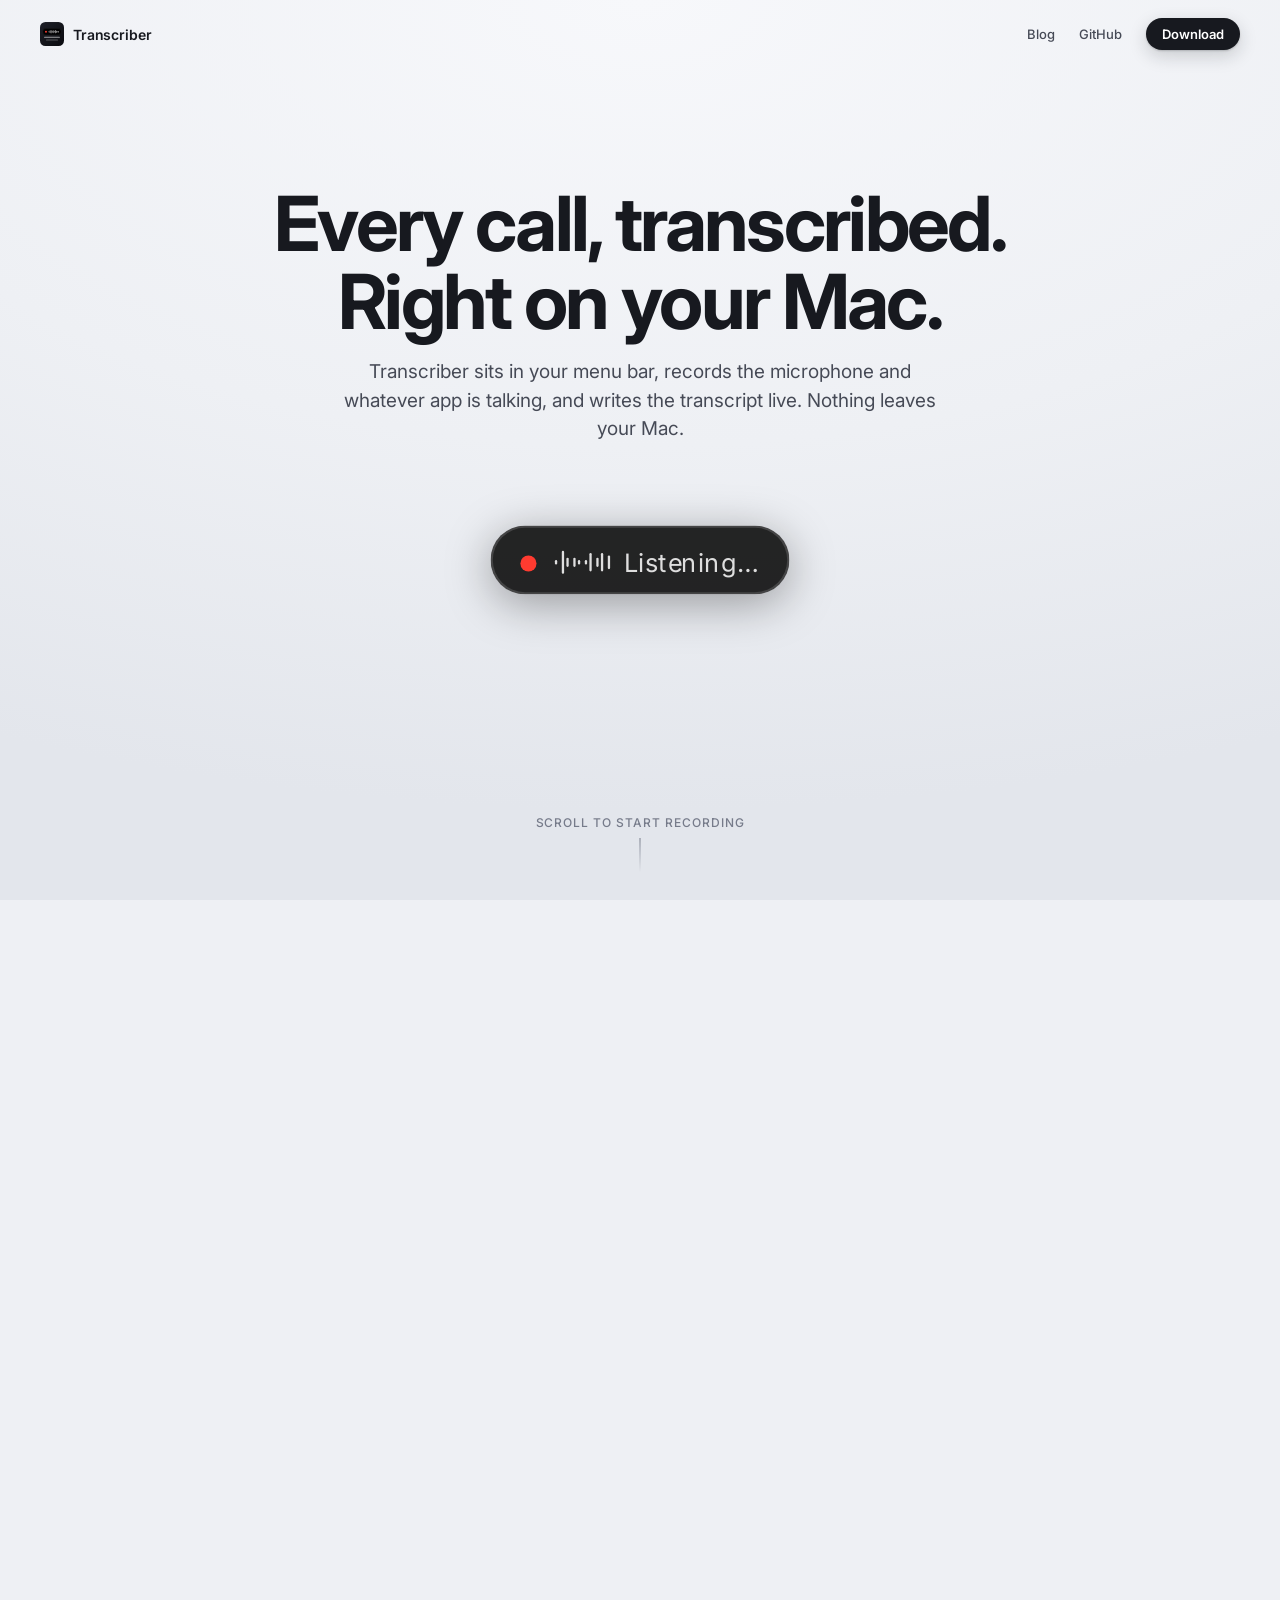
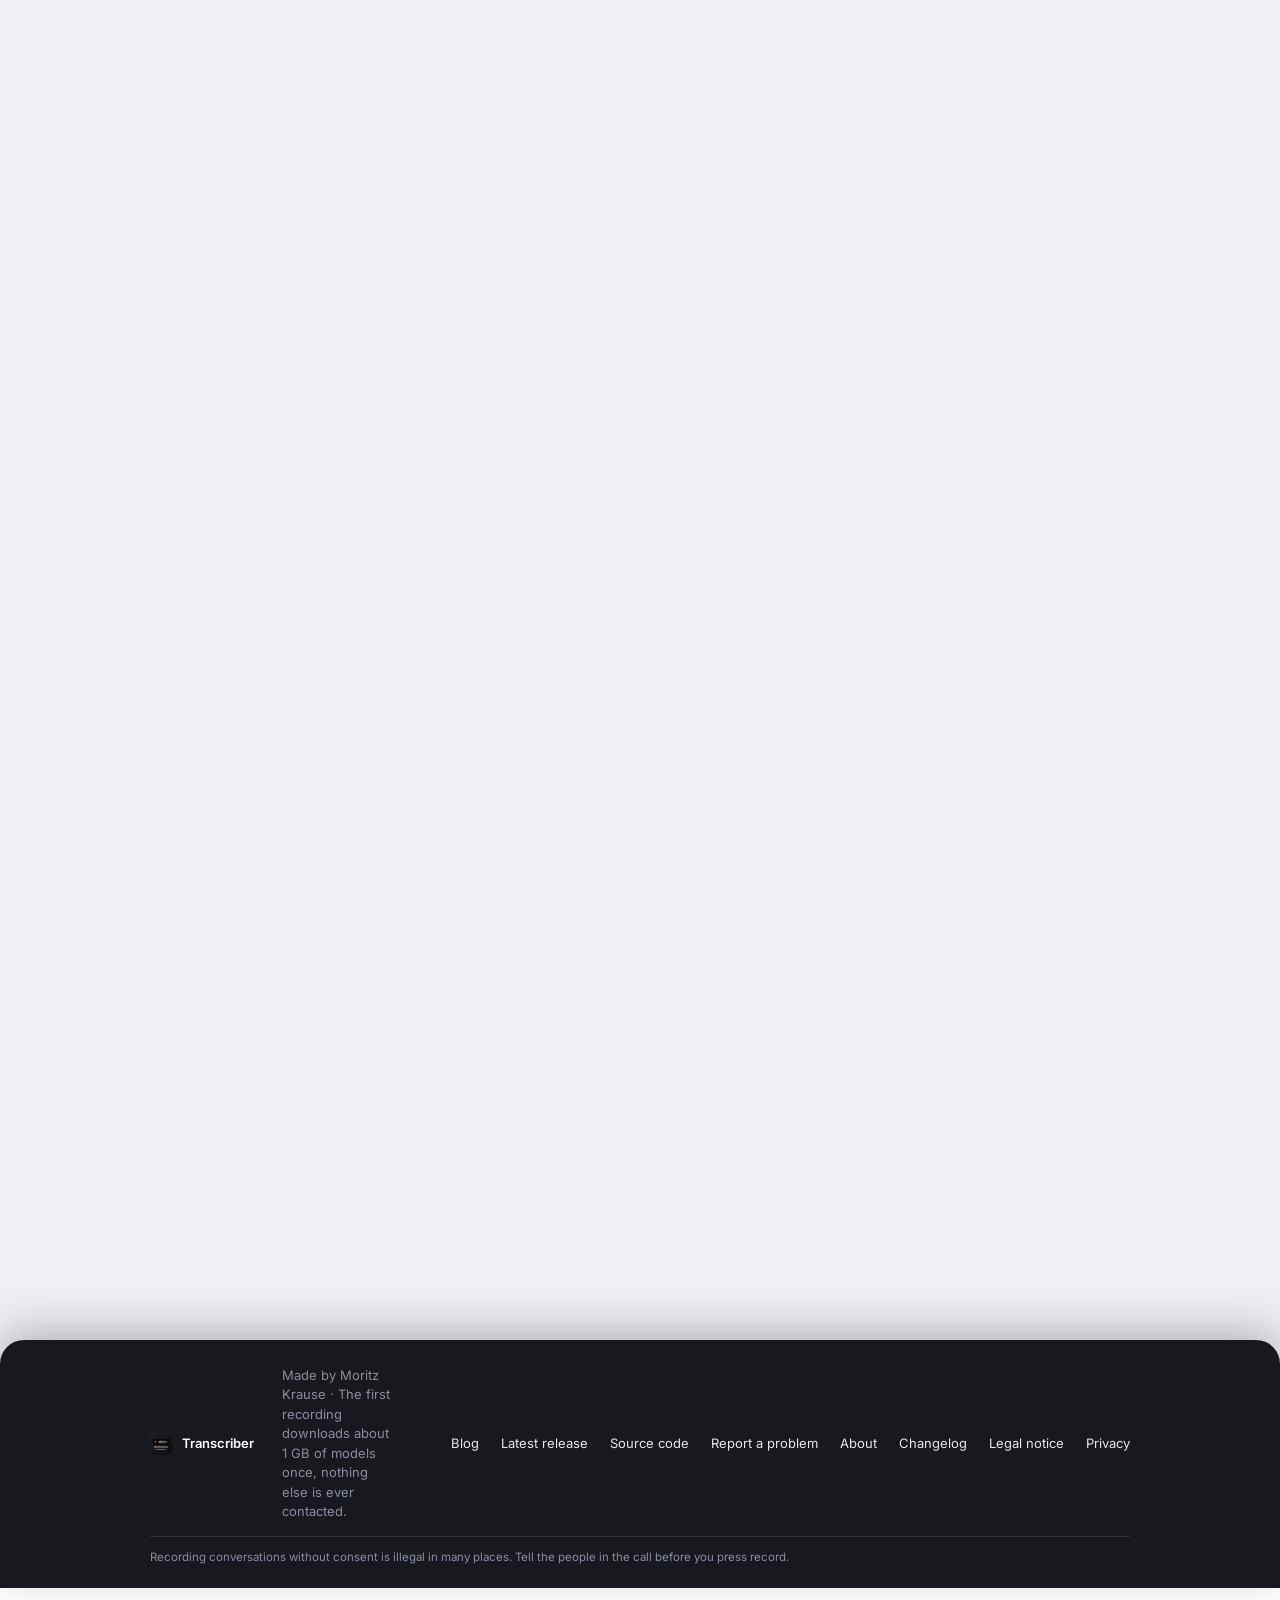
==== commit 2c1e625b: "Legal notice with the Chamonix address: English, French mentions légales, German Impressum Co-Author" ====
--- a/website/index.html
+++ b/website/index.html
@@ -267,7 +267,7 @@
       <a href="https://github.com/moritzjuliankrause/Transcriber/issues">Report a problem</a>
       <a href="about/">About</a>
       <a href="changelog/">Changelog</a>
-      <a href="impressum/">Impressum</a>
+      <a href="impressum/">Legal notice</a>
       <a href="privacy/">Privacy</a>
     </span>
   </div>
